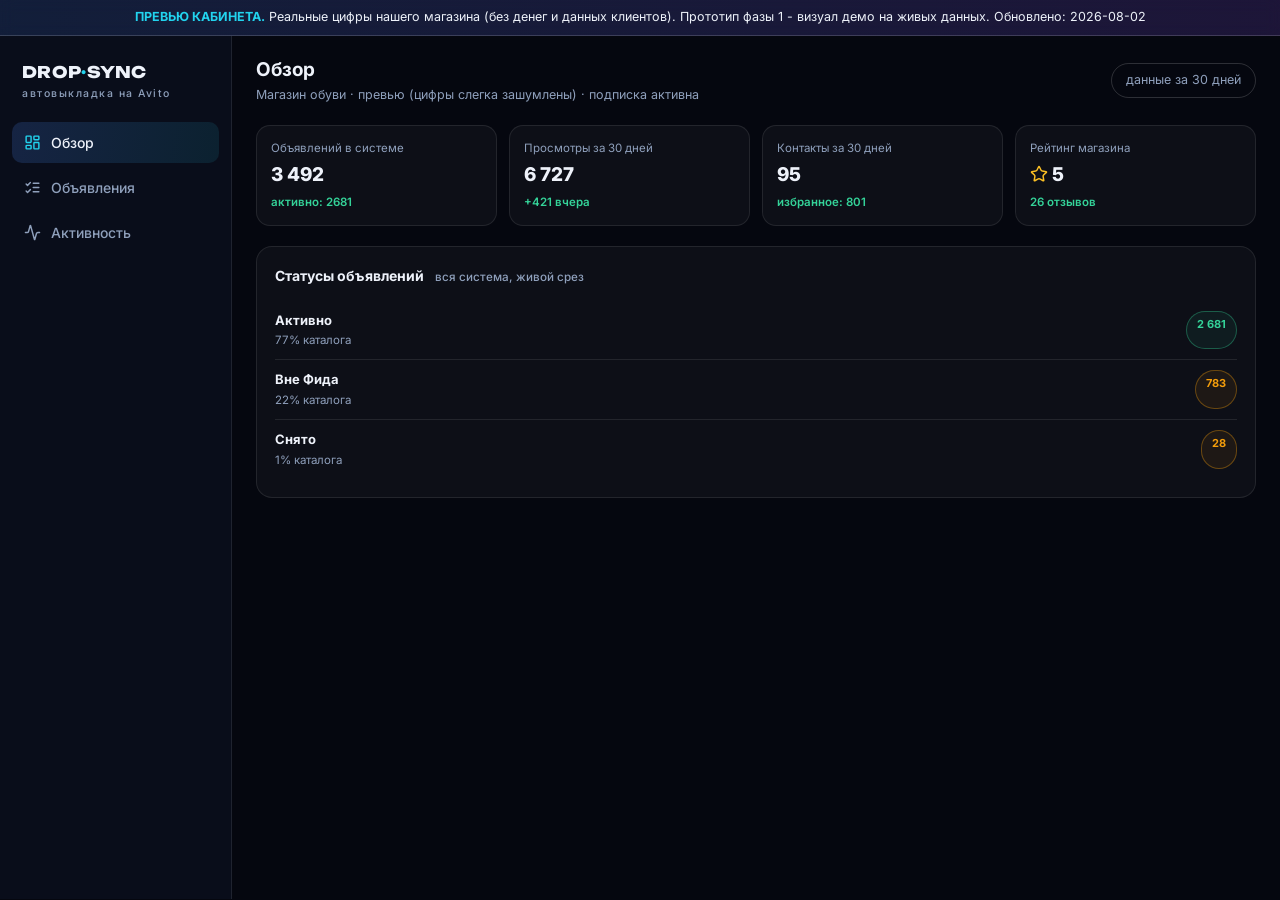
==== cab-preview-k9x2m7/index.html @ fc3a280c "preview: кабинет DropSync в стиле демо (фаза 1) - структура реальная, цифры зашумлены, noindex" ====
<!doctype html>
<html lang="ru">
  <head>
    <meta charset="UTF-8" />
    <meta name="viewport" content="width=device-width, initial-scale=1.0" />
    <title>Кабинет DropSync - превью</title>
    <meta name="robots" content="noindex, nofollow" />
    <meta name="theme-color" content="#0b0e26" />
    <link rel="icon" type="image/svg+xml" href="../favicon.svg" />
    <link rel="preconnect" href="https://fonts.googleapis.com" />
    <link rel="preconnect" href="https://fonts.gstatic.com" crossorigin />
    <link href="https://fonts.googleapis.com/css2?family=Inter:wght@400;500;600;700;800&family=Unbounded:wght@700;800&display=swap" rel="stylesheet" />
    <script type="module" crossorigin src="./assets/cab-preview-lhTb5Y75.js"></script>
    <link rel="stylesheet" crossorigin href="./assets/cab-preview-JKE811AT.css">
  </head>
  <body>
    <div id="root"></div>
  </body>
</html>
---- cab-preview-k9x2m7/assets/cab-preview-JKE811AT.css ----
:root{--bg: #05070f;--side: #090d1a;--panel: rgba(255, 255, 255, .035);--panel2: #0d1322;--line: rgba(255, 255, 255, .09);--line-strong: rgba(255, 255, 255, .16);--text: #eef2fa;--muted: #8fa0bc;--accent: #4f8cff;--accent2: #22d3ee;--accent3: #8b5cf6;--green: #34d399;--red: #f87171;--amber: #f59e0b;--grad: linear-gradient(100deg, #4f8cff, #22d3ee)}*{box-sizing:border-box;margin:0;padding:0}body{font-family:Inter,-apple-system,sans-serif;background:var(--bg);color:var(--text);line-height:1.5;-webkit-font-smoothing:antialiased}a{color:inherit;text-decoration:none}button{font:inherit;border:none;background:none;color:inherit;cursor:pointer}.demo-bar{position:sticky;top:0;z-index:50;background:linear-gradient(90deg,#4f8cff2e,#8b5cf62e);border-bottom:1px solid var(--line-strong);padding:8px 16px;text-align:center;font-size:12.5px;color:var(--text);backdrop-filter:blur(8px)}.demo-bar b{color:var(--accent2)}.demo-bar a,.demo-bar-link{color:var(--accent2);text-decoration:underline;font-size:12.5px}.layout{display:flex;min-height:calc(100vh - 37px)}.side{width:232px;flex-shrink:0;background:var(--side);border-right:1px solid var(--line);padding:18px 12px;display:flex;flex-direction:column;gap:4px}.side .brand{font-family:Unbounded,sans-serif;font-weight:800;font-size:16px;padding:6px 10px 16px;letter-spacing:.3px}.side .brand span{color:var(--accent2)}.side .brand small{display:block;font-family:Inter;font-weight:500;font-size:10.5px;color:var(--muted);letter-spacing:1.5px;margin-top:2px}.nav-item{display:flex;align-items:center;gap:10px;padding:10px 12px;border-radius:10px;color:var(--muted);font-size:14px;font-weight:500;text-align:left;transition:background .2s,color .2s;width:100%}.nav-item:hover{background:#ffffff0a;color:var(--text)}.nav-item.active{background:linear-gradient(100deg,#4f8cff2e,#22d3ee1a);color:var(--text)}.nav-item.active svg{color:var(--accent2)}.side .cta{margin-top:auto;background:var(--grad);color:#04101f;font-weight:700;font-size:13.5px;padding:12px;border-radius:11px;text-align:center}.main{flex:1;min-width:0;padding:20px 24px 48px}.topbar{display:flex;align-items:center;justify-content:space-between;gap:14px;flex-wrap:wrap;margin-bottom:20px}.topbar h1{font-size:19px;font-weight:700}.topbar .sub{color:var(--muted);font-size:12.5px;margin-top:2px}.chip-period{border:1px solid var(--line-strong);border-radius:999px;padding:7px 14px;font-size:12.5px;color:var(--muted)}.kpis{display:grid;grid-template-columns:repeat(6,1fr);gap:12px;margin-bottom:20px}.kpi{background:var(--panel);border:1px solid var(--line);border-radius:14px;padding:14px}.kpi .l{font-size:11.5px;color:var(--muted)}.kpi .v{font-size:19px;font-weight:800;margin-top:4px;white-space:nowrap}.kpi .d{font-size:11.5px;margin-top:4px;font-weight:600}.kpi .d.up{color:var(--green)}.kpi .d.down{color:var(--red)}.grid2{display:grid;grid-template-columns:1.5fr 1fr;gap:14px;margin-bottom:20px}.card{background:var(--panel);border:1px solid var(--line);border-radius:16px;padding:18px;min-width:0}.card h3{font-size:14px;font-weight:700;margin-bottom:14px}.card h3 small{color:var(--muted);font-weight:500;margin-left:8px}.chart{display:flex;align-items:flex-end;gap:6px;height:160px}.chart .bar{flex:1;border-radius:5px 5px 2px 2px;background:linear-gradient(180deg,#4f8cffe6,#4f8cff40);min-height:8px;transition:filter .2s}.chart .bar:hover{filter:brightness(1.35)}.ch-row{display:flex;align-items:center;gap:10px;padding:9px 0;border-bottom:1px solid var(--line);font-size:13px}.ch-row:last-child{border-bottom:none}.ch-row .dot{width:9px;height:9px;border-radius:50%;flex-shrink:0}.ch-row .nm{flex:1;font-weight:600}.ch-row .val{color:var(--muted);white-space:nowrap}.ch-bar{height:6px;border-radius:3px;background:#ffffff12;overflow:hidden;margin-top:5px}.ch-bar i{display:block;height:100%;border-radius:3px}.tbl{width:100%;border-collapse:collapse;font-size:12.5px}.tbl th{text-align:left;color:var(--muted);font-weight:600;font-size:11px;text-transform:uppercase;letter-spacing:.7px;padding:8px 10px;border-bottom:1px solid var(--line-strong);white-space:nowrap}.tbl td{padding:10px;border-bottom:1px solid var(--line);white-space:nowrap}.tbl tr:last-child td{border-bottom:none}.tbl tr:hover td{background:#ffffff05}.tbl .r{text-align:right}.abc{display:inline-block;width:22px;height:22px;border-radius:7px;text-align:center;line-height:22px;font-weight:800;font-size:11.5px}.abc.A{background:#34d39926;color:var(--green)}.abc.B{background:#4f8cff26;color:var(--accent)}.abc.C{background:#f8717126;color:var(--red)}.tag{display:inline-block;padding:4px 10px;border-radius:999px;font-size:11px;font-weight:700;border:1px solid var(--line-strong);color:var(--muted);white-space:nowrap}.tag.ok{color:var(--green);border-color:#34d39959;background:#34d39912}.tag.warn{color:var(--amber);border-color:#f59e0b59;background:#f59e0b12}.tag.bad{color:var(--red);border-color:#f8717159;background:#f8717112}.pf-row{margin-bottom:12px}.pf-row .t{display:flex;justify-content:space-between;font-size:12.5px;margin-bottom:5px}.pf-row .t b{font-weight:700}.pf-track{height:9px;border-radius:5px;background:#ffffff12;position:relative;overflow:hidden}.pf-track i{position:absolute;left:0;top:0;bottom:0;border-radius:5px}.feed-item{display:flex;gap:10px;padding:10px 0;border-bottom:1px solid var(--line);font-size:13px}.feed-item:last-child{border-bottom:none}.feed-item .ic{width:30px;height:30px;border-radius:9px;display:flex;align-items:center;justify-content:center;flex-shrink:0}.feed-item .when{color:var(--muted);font-size:11.5px;margin-top:2px}.team-grid{display:grid;grid-template-columns:repeat(3,1fr);gap:12px}.person{background:var(--panel2);border:1px solid var(--line);border-radius:14px;padding:14px}.person .av{width:38px;height:38px;border-radius:50%;background:linear-gradient(135deg,#4f8cff80,#22d3ee4d);display:flex;align-items:center;justify-content:center;font-weight:800;font-size:14px;margin-bottom:10px}.person b{font-size:13.5px;display:block}.person .role{color:var(--accent2);font-size:11.5px;font-weight:600}.person .focus{color:var(--muted);font-size:12px;margin-top:3px}.footnote{color:var(--muted);font-size:11.5px;margin-top:18px;text-align:center}.shop-switch{display:flex;gap:6px;border:1px solid var(--line-strong);border-radius:11px;padding:4px}.shop-switch button{padding:6px 12px;border-radius:8px;font-size:12.5px;font-weight:600;color:var(--muted);transition:background .2s,color .2s;white-space:nowrap}.shop-switch button.on{background:var(--grad);color:#04101f}.modal-overlay{position:fixed;inset:0;background:#03050cc7;backdrop-filter:blur(6px);z-index:100;display:flex;align-items:center;justify-content:center;padding:18px;overflow-y:auto}.modal{position:relative;width:100%;max-width:460px;background:linear-gradient(180deg,#0e1424,#0a0f1c);border:1px solid var(--line-strong);border-radius:20px;padding:26px;box-shadow:0 30px 90px #0009;max-height:92vh;overflow-y:auto}.modal h2{font-size:18px;font-weight:800;margin-bottom:6px}.modal-sub{color:var(--muted);font-size:13px;margin-bottom:16px}.modal-sub a{color:var(--accent2);text-decoration:underline}.modal-x{position:absolute;top:14px;right:14px;width:32px;height:32px;border-radius:9px;border:1px solid var(--line);display:flex;align-items:center;justify-content:center;color:var(--muted)}.modal-x:hover{color:var(--text);border-color:var(--line-strong)}.fmt-row,.plat-row{display:flex;gap:8px;flex-wrap:wrap;margin-bottom:14px}.plat-row{margin-bottom:0;margin-top:6px}.fmt-chip{padding:8px 14px;border-radius:999px;border:1px solid var(--line-strong);font-size:12.5px;font-weight:600;color:var(--muted);transition:all .2s}.fmt-chip.on{background:#22d3ee1f;border-color:var(--accent2);color:var(--text)}.fld{display:block;margin-bottom:12px}.fld>span{display:block;font-size:12px;color:var(--muted);margin-bottom:6px;font-weight:600}.fld input,.fld textarea{width:100%;background:#ffffff0a;border:1px solid var(--line-strong);border-radius:11px;padding:11px 13px;color:var(--text);font:inherit;font-size:14px;outline:none;resize:vertical}.fld input:focus,.fld textarea:focus{border-color:var(--accent)}.modal-send{width:100%;display:flex;align-items:center;justify-content:center;gap:9px;background:var(--grad);color:#04101f;font-weight:700;font-size:14.5px;padding:13px;border-radius:12px;margin-top:6px;transition:opacity .2s,transform .2s}.modal-send:hover{transform:translateY(-1px)}.modal-send:disabled{opacity:.45;cursor:not-allowed;transform:none}.modal-send.ghost{background:#ffffff0d;color:var(--text);border:1px solid var(--line-strong)}.modal-note{color:var(--muted);font-size:11.5px;text-align:center;margin-top:10px}.modal-copyarea{width:100%;background:#ffffff0a;border:1px solid var(--line);border-radius:11px;padding:12px;color:var(--text);font-size:12.5px;font-family:ui-monospace,Menlo,monospace;margin-bottom:10px}@media(max-width:900px){.shop-switch{overflow-x:auto;max-width:100%}}@media(max-width:900px){.layout{flex-direction:column}.side{width:100%;flex-direction:row;overflow-x:auto;padding:10px;align-items:center}.side .brand{padding:0 10px;white-space:nowrap}.side .brand small{display:none}.nav-item{white-space:nowrap;width:auto;padding:8px 12px}.side .cta{margin:0 4px 0 auto;white-space:nowrap;padding:9px 14px}.kpis{grid-template-columns:repeat(3,1fr)}.grid2{grid-template-columns:1fr}.team-grid{grid-template-columns:1fr 1fr}.main{padding:14px 14px 40px}.tbl-wrap{overflow-x:auto}}@media(max-width:520px){.kpis{grid-template-columns:1fr 1fr}}
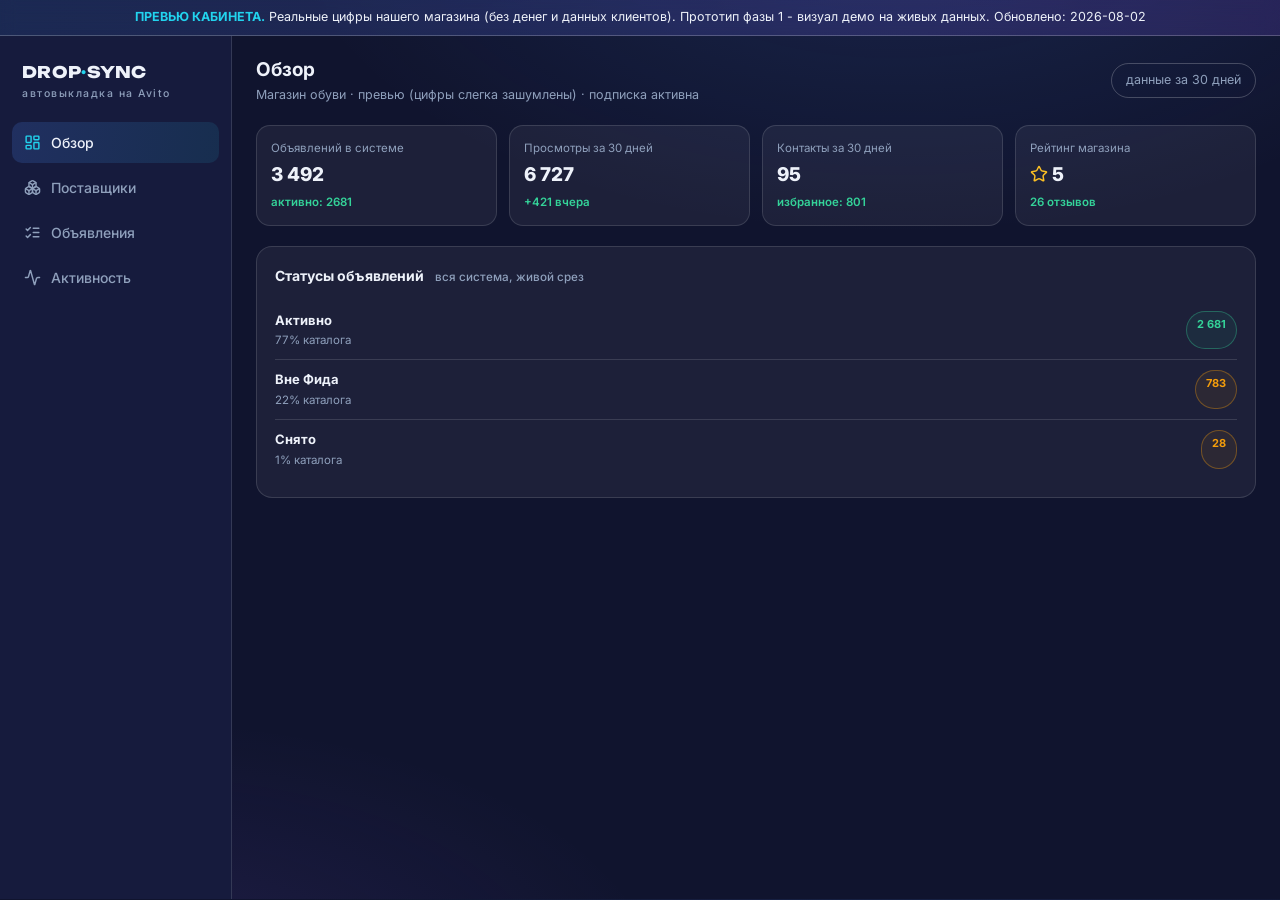
==== commit 3da7bc40: "preview: светлая подложка + вкладка Поставщики (13 каналов, провал в ассортимент)" ====
--- a/cab-preview-k9x2m7/index.html
+++ b/cab-preview-k9x2m7/index.html
@@ -10,8 +10,8 @@
     <link rel="preconnect" href="https://fonts.googleapis.com" />
     <link rel="preconnect" href="https://fonts.gstatic.com" crossorigin />
     <link href="https://fonts.googleapis.com/css2?family=Inter:wght@400;500;600;700;800&family=Unbounded:wght@700;800&display=swap" rel="stylesheet" />
-    <script type="module" crossorigin src="./assets/cab-preview-lhTb5Y75.js"></script>
-    <link rel="stylesheet" crossorigin href="./assets/cab-preview-JKE811AT.css">
+    <script type="module" crossorigin src="./assets/cab-preview-KJOcvFte.js"></script>
+    <link rel="stylesheet" crossorigin href="./assets/cab-preview-B54Umua1.css">
   </head>
   <body>
     <div id="root"></div>
--- a/cab-preview-k9x2m7/assets/cab-preview-B54Umua1.css
+++ b/cab-preview-k9x2m7/assets/cab-preview-B54Umua1.css
@@ -0,0 +1 @@
+:root{--bg: #05070f;--side: #090d1a;--panel: rgba(255, 255, 255, .035);--panel2: #0d1322;--line: rgba(255, 255, 255, .09);--line-strong: rgba(255, 255, 255, .16);--text: #eef2fa;--muted: #8fa0bc;--accent: #4f8cff;--accent2: #22d3ee;--accent3: #8b5cf6;--green: #34d399;--red: #f87171;--amber: #f59e0b;--grad: linear-gradient(100deg, #4f8cff, #22d3ee)}*{box-sizing:border-box;margin:0;padding:0}body{font-family:Inter,-apple-system,sans-serif;background:var(--bg);color:var(--text);line-height:1.5;-webkit-font-smoothing:antialiased}a{color:inherit;text-decoration:none}button{font:inherit;border:none;background:none;color:inherit;cursor:pointer}.demo-bar{position:sticky;top:0;z-index:50;background:linear-gradient(90deg,#4f8cff2e,#8b5cf62e);border-bottom:1px solid var(--line-strong);padding:8px 16px;text-align:center;font-size:12.5px;color:var(--text);backdrop-filter:blur(8px)}.demo-bar b{color:var(--accent2)}.demo-bar a,.demo-bar-link{color:var(--accent2);text-decoration:underline;font-size:12.5px}.layout{display:flex;min-height:calc(100vh - 37px)}.side{width:232px;flex-shrink:0;background:var(--side);border-right:1px solid var(--line);padding:18px 12px;display:flex;flex-direction:column;gap:4px}.side .brand{font-family:Unbounded,sans-serif;font-weight:800;font-size:16px;padding:6px 10px 16px;letter-spacing:.3px}.side .brand span{color:var(--accent2)}.side .brand small{display:block;font-family:Inter;font-weight:500;font-size:10.5px;color:var(--muted);letter-spacing:1.5px;margin-top:2px}.nav-item{display:flex;align-items:center;gap:10px;padding:10px 12px;border-radius:10px;color:var(--muted);font-size:14px;font-weight:500;text-align:left;transition:background .2s,color .2s;width:100%}.nav-item:hover{background:#ffffff0a;color:var(--text)}.nav-item.active{background:linear-gradient(100deg,#4f8cff2e,#22d3ee1a);color:var(--text)}.nav-item.active svg{color:var(--accent2)}.side .cta{margin-top:auto;background:var(--grad);color:#04101f;font-weight:700;font-size:13.5px;padding:12px;border-radius:11px;text-align:center}.main{flex:1;min-width:0;padding:20px 24px 48px}.topbar{display:flex;align-items:center;justify-content:space-between;gap:14px;flex-wrap:wrap;margin-bottom:20px}.topbar h1{font-size:19px;font-weight:700}.topbar .sub{color:var(--muted);font-size:12.5px;margin-top:2px}.chip-period{border:1px solid var(--line-strong);border-radius:999px;padding:7px 14px;font-size:12.5px;color:var(--muted)}.kpis{display:grid;grid-template-columns:repeat(6,1fr);gap:12px;margin-bottom:20px}.kpi{background:var(--panel);border:1px solid var(--line);border-radius:14px;padding:14px}.kpi .l{font-size:11.5px;color:var(--muted)}.kpi .v{font-size:19px;font-weight:800;margin-top:4px;white-space:nowrap}.kpi .d{font-size:11.5px;margin-top:4px;font-weight:600}.kpi .d.up{color:var(--green)}.kpi .d.down{color:var(--red)}.grid2{display:grid;grid-template-columns:1.5fr 1fr;gap:14px;margin-bottom:20px}.card{background:var(--panel);border:1px solid var(--line);border-radius:16px;padding:18px;min-width:0}.card h3{font-size:14px;font-weight:700;margin-bottom:14px}.card h3 small{color:var(--muted);font-weight:500;margin-left:8px}.chart{display:flex;align-items:flex-end;gap:6px;height:160px}.chart .bar{flex:1;border-radius:5px 5px 2px 2px;background:linear-gradient(180deg,#4f8cffe6,#4f8cff40);min-height:8px;transition:filter .2s}.chart .bar:hover{filter:brightness(1.35)}.ch-row{display:flex;align-items:center;gap:10px;padding:9px 0;border-bottom:1px solid var(--line);font-size:13px}.ch-row:last-child{border-bottom:none}.ch-row .dot{width:9px;height:9px;border-radius:50%;flex-shrink:0}.ch-row .nm{flex:1;font-weight:600}.ch-row .val{color:var(--muted);white-space:nowrap}.ch-bar{height:6px;border-radius:3px;background:#ffffff12;overflow:hidden;margin-top:5px}.ch-bar i{display:block;height:100%;border-radius:3px}.tbl{width:100%;border-collapse:collapse;font-size:12.5px}.tbl th{text-align:left;color:var(--muted);font-weight:600;font-size:11px;text-transform:uppercase;letter-spacing:.7px;padding:8px 10px;border-bottom:1px solid var(--line-strong);white-space:nowrap}.tbl td{padding:10px;border-bottom:1px solid var(--line);white-space:nowrap}.tbl tr:last-child td{border-bottom:none}.tbl tr:hover td{background:#ffffff05}.tbl .r{text-align:right}.abc{display:inline-block;width:22px;height:22px;border-radius:7px;text-align:center;line-height:22px;font-weight:800;font-size:11.5px}.abc.A{background:#34d39926;color:var(--green)}.abc.B{background:#4f8cff26;color:var(--accent)}.abc.C{background:#f8717126;color:var(--red)}.tag{display:inline-block;padding:4px 10px;border-radius:999px;font-size:11px;font-weight:700;border:1px solid var(--line-strong);color:var(--muted);white-space:nowrap}.tag.ok{color:var(--green);border-color:#34d39959;background:#34d39912}.tag.warn{color:var(--amber);border-color:#f59e0b59;background:#f59e0b12}.tag.bad{color:var(--red);border-color:#f8717159;background:#f8717112}.pf-row{margin-bottom:12px}.pf-row .t{display:flex;justify-content:space-between;font-size:12.5px;margin-bottom:5px}.pf-row .t b{font-weight:700}.pf-track{height:9px;border-radius:5px;background:#ffffff12;position:relative;overflow:hidden}.pf-track i{position:absolute;left:0;top:0;bottom:0;border-radius:5px}.feed-item{display:flex;gap:10px;padding:10px 0;border-bottom:1px solid var(--line);font-size:13px}.feed-item:last-child{border-bottom:none}.feed-item .ic{width:30px;height:30px;border-radius:9px;display:flex;align-items:center;justify-content:center;flex-shrink:0}.feed-item .when{color:var(--muted);font-size:11.5px;margin-top:2px}.team-grid{display:grid;grid-template-columns:repeat(3,1fr);gap:12px}.person{background:var(--panel2);border:1px solid var(--line);border-radius:14px;padding:14px}.person .av{width:38px;height:38px;border-radius:50%;background:linear-gradient(135deg,#4f8cff80,#22d3ee4d);display:flex;align-items:center;justify-content:center;font-weight:800;font-size:14px;margin-bottom:10px}.person b{font-size:13.5px;display:block}.person .role{color:var(--accent2);font-size:11.5px;font-weight:600}.person .focus{color:var(--muted);font-size:12px;margin-top:3px}.footnote{color:var(--muted);font-size:11.5px;margin-top:18px;text-align:center}.shop-switch{display:flex;gap:6px;border:1px solid var(--line-strong);border-radius:11px;padding:4px}.shop-switch button{padding:6px 12px;border-radius:8px;font-size:12.5px;font-weight:600;color:var(--muted);transition:background .2s,color .2s;white-space:nowrap}.shop-switch button.on{background:var(--grad);color:#04101f}.modal-overlay{position:fixed;inset:0;background:#03050cc7;backdrop-filter:blur(6px);z-index:100;display:flex;align-items:center;justify-content:center;padding:18px;overflow-y:auto}.modal{position:relative;width:100%;max-width:460px;background:linear-gradient(180deg,#0e1424,#0a0f1c);border:1px solid var(--line-strong);border-radius:20px;padding:26px;box-shadow:0 30px 90px #0009;max-height:92vh;overflow-y:auto}.modal h2{font-size:18px;font-weight:800;margin-bottom:6px}.modal-sub{color:var(--muted);font-size:13px;margin-bottom:16px}.modal-sub a{color:var(--accent2);text-decoration:underline}.modal-x{position:absolute;top:14px;right:14px;width:32px;height:32px;border-radius:9px;border:1px solid var(--line);display:flex;align-items:center;justify-content:center;color:var(--muted)}.modal-x:hover{color:var(--text);border-color:var(--line-strong)}.fmt-row,.plat-row{display:flex;gap:8px;flex-wrap:wrap;margin-bottom:14px}.plat-row{margin-bottom:0;margin-top:6px}.fmt-chip{padding:8px 14px;border-radius:999px;border:1px solid var(--line-strong);font-size:12.5px;font-weight:600;color:var(--muted);transition:all .2s}.fmt-chip.on{background:#22d3ee1f;border-color:var(--accent2);color:var(--text)}.fld{display:block;margin-bottom:12px}.fld>span{display:block;font-size:12px;color:var(--muted);margin-bottom:6px;font-weight:600}.fld input,.fld textarea{width:100%;background:#ffffff0a;border:1px solid var(--line-strong);border-radius:11px;padding:11px 13px;color:var(--text);font:inherit;font-size:14px;outline:none;resize:vertical}.fld input:focus,.fld textarea:focus{border-color:var(--accent)}.modal-send{width:100%;display:flex;align-items:center;justify-content:center;gap:9px;background:var(--grad);color:#04101f;font-weight:700;font-size:14.5px;padding:13px;border-radius:12px;margin-top:6px;transition:opacity .2s,transform .2s}.modal-send:hover{transform:translateY(-1px)}.modal-send:disabled{opacity:.45;cursor:not-allowed;transform:none}.modal-send.ghost{background:#ffffff0d;color:var(--text);border:1px solid var(--line-strong)}.modal-note{color:var(--muted);font-size:11.5px;text-align:center;margin-top:10px}.modal-copyarea{width:100%;background:#ffffff0a;border:1px solid var(--line);border-radius:11px;padding:12px;color:var(--text);font-size:12.5px;font-family:ui-monospace,Menlo,monospace;margin-bottom:10px}@media(max-width:900px){.shop-switch{overflow-x:auto;max-width:100%}}@media(max-width:900px){.layout{flex-direction:column}.side{width:100%;flex-direction:row;overflow-x:auto;padding:10px;align-items:center}.side .brand{padding:0 10px;white-space:nowrap}.side .brand small{display:none}.nav-item{white-space:nowrap;width:auto;padding:8px 12px}.side .cta{margin:0 4px 0 auto;white-space:nowrap;padding:9px 14px}.kpis{grid-template-columns:repeat(3,1fr)}.grid2{grid-template-columns:1fr}.team-grid{grid-template-columns:1fr 1fr}.main{padding:14px 14px 40px}.tbl-wrap{overflow-x:auto}}@media(max-width:520px){.kpis{grid-template-columns:1fr 1fr}}:root{--bg: #10142e;--side: #161b3d;--panel: rgba(255, 255, 255, .055);--panel2: #1b2148;--line: rgba(255, 255, 255, .13);--line-strong: rgba(255, 255, 255, .22)}body{background:radial-gradient(ellipse 80% 60% at 70% -10%,rgba(79,140,255,.14),transparent 60%),radial-gradient(ellipse 70% 50% at 10% 110%,rgba(139,92,246,.12),transparent 60%),var(--bg)}.sup-grid{display:grid;grid-template-columns:repeat(auto-fill,minmax(210px,1fr));gap:12px}.sup-card{text-align:left;padding:14px 16px;border:1px solid var(--line);border-radius:12px;background:var(--panel);transition:border-color .2s,transform .2s}.sup-card:hover{border-color:#4f8cff80;transform:translateY(-2px)}.sup-card.on{border-color:#22d3ee99;background:#22d3ee12}.sup-card b{font-size:13px;display:block}.sup-card .meta{font-size:11.5px;color:var(--muted);margin-top:4px}.sup-kind{display:inline-block;margin-top:8px;font-size:10.5px;font-weight:700;letter-spacing:.06em;text-transform:uppercase;padding:2px 8px;border-radius:20px;border:1px solid var(--line-strong);color:var(--muted)}
